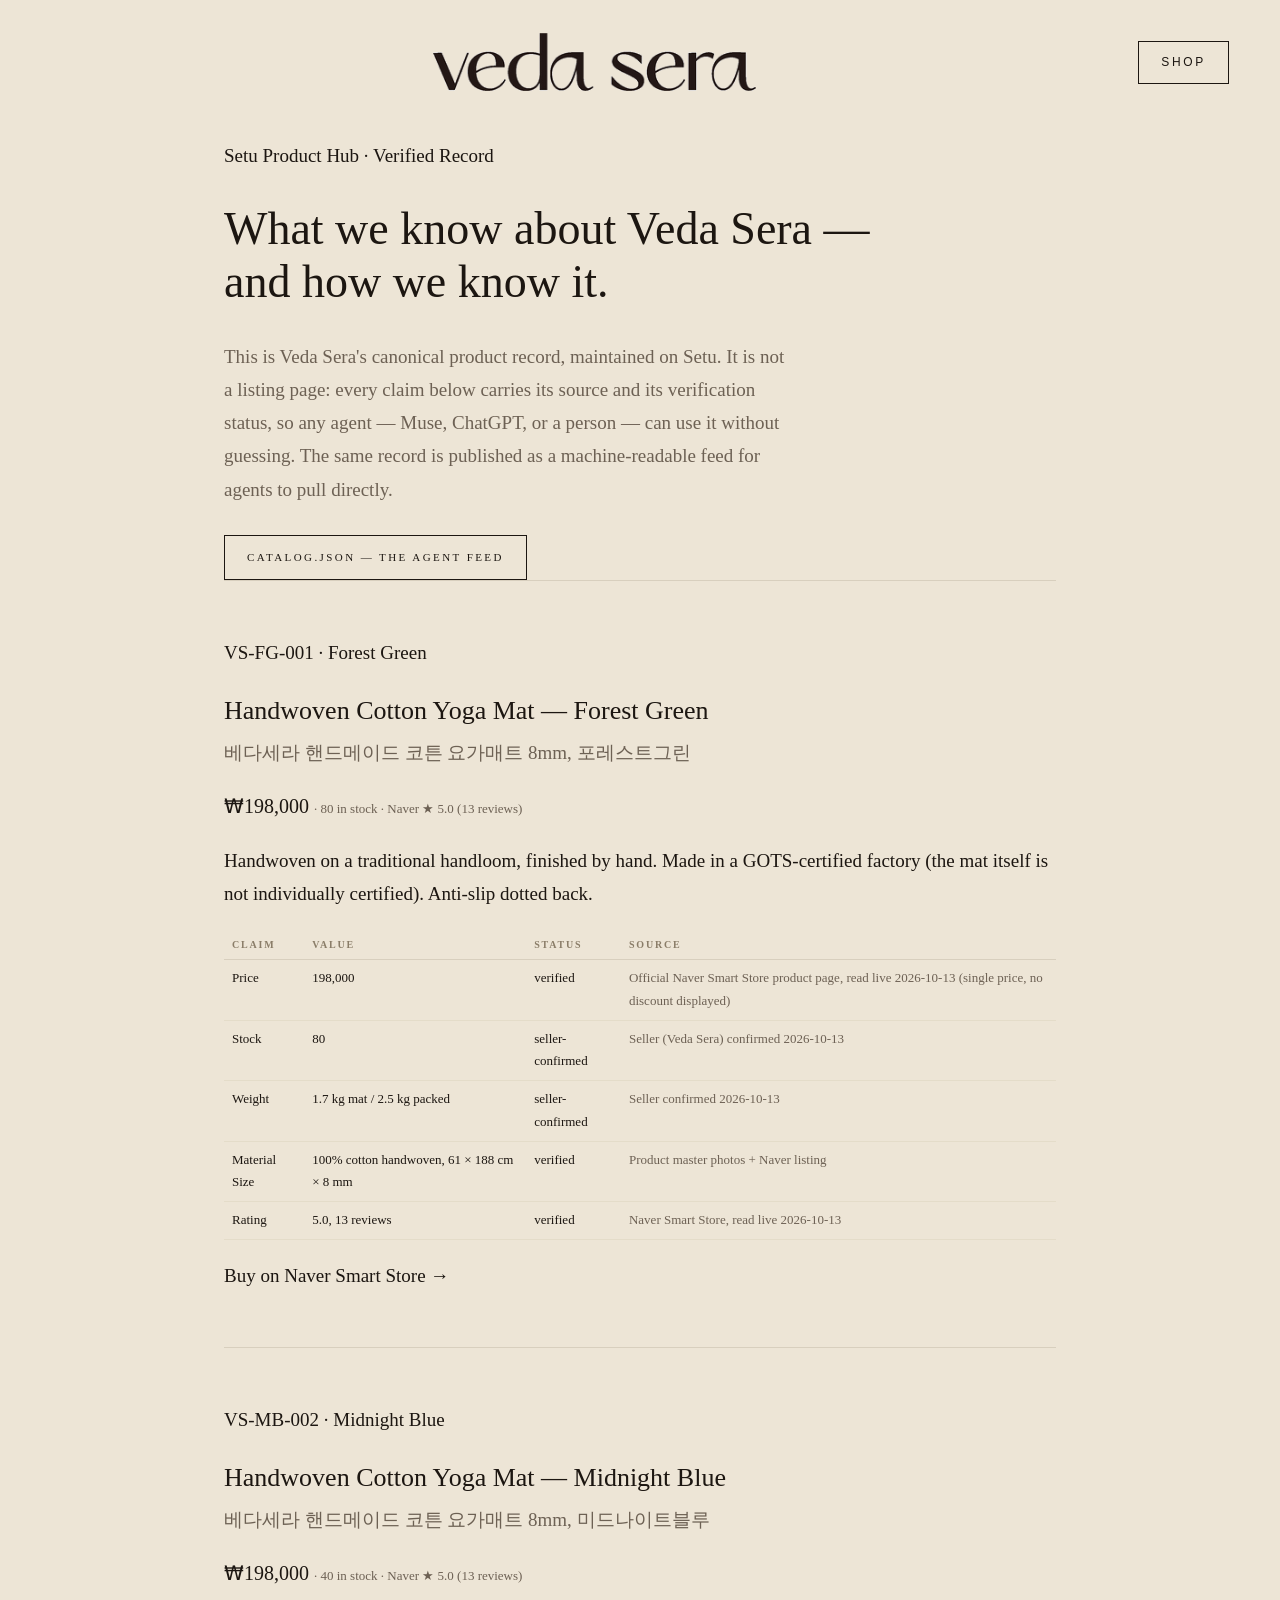
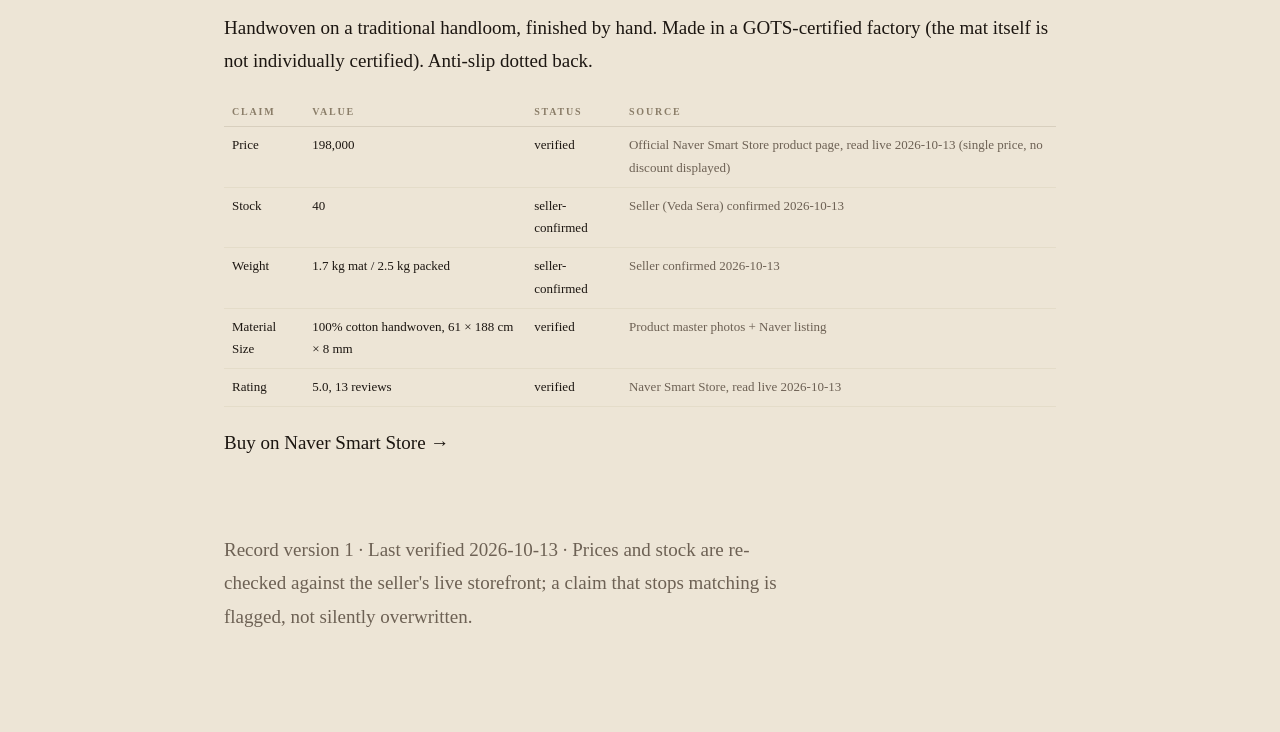
==== catalog.html @ 50a92056 "Publish Setu product hub: catalog page + agent feed + discovery files" ====
<!DOCTYPE html>
<html lang="en">
<head>
<meta charset="UTF-8">
<meta name="viewport" content="width=device-width, initial-scale=1.0">
<title>Veda Sera — Verified Product Record · Setu Product Hub</title>
<meta name="description" content="The verified, machine-readable product record for Veda Sera, maintained on Setu. Every claim carries its source and verification status.">
<link rel="alternate" type="application/json" href="catalog.json" title="Veda Sera verified catalog feed (JSON)">
<link rel="icon" type="image/png" href="assets/logo-square.png">
<link rel="stylesheet" href="style.css">
<script type="application/ld+json">{"@context": "https://schema.org", "@type": "ItemList", "name": "Veda Sera — Verified Product Record (Setu product hub)", "seller": {"@type": "Organization", "name": "Veda Sera", "url": "https://vedasera.com"}, "dateModified": "2026-10-13T21:26:00+09:00", "itemListElement": [{"@type": "Product", "sku": "VS-FG-001", "name": "Handwoven Cotton Yoga Mat — Forest Green", "alternateName": "베다세라 핸드메이드 코튼 요가매트 8mm, 포레스트그린", "brand": {"@type": "Brand", "name": "Veda Sera"}, "category": "Sporting Goods > Exercise & Fitness > Yoga > Yoga Mats", "material": "100% cotton, handwoven", "size": "61 × 188 cm × 8 mm", "weight": {"@type": "QuantitativeValue", "value": 1.7, "unitCode": "KGM", "description": "Mat only; 2.5 kg packed for shipping"}, "color": "Forest Green", "description": "Handwoven on a traditional handloom, finished by hand. Made in a GOTS-certified factory (the mat itself is not individually certified). Anti-slip dotted back.", "url": "https://smartstore.naver.com/vedasera/products/13748710775", "aggregateRating": {"@type": "AggregateRating", "ratingValue": 5.0, "reviewCount": 13}, "offers": {"@type": "Offer", "priceCurrency": "KRW", "price": 198000, "availability": "https://schema.org/InStock", "inventoryLevel": 80, "url": "https://smartstore.naver.com/vedasera/products/13748710775"}, "dateModified": "2026-10-13T21:26:00+09:00", "_verification": {"recordVersion": 1, "verifiedAt": "2026-10-13", "claims": {"price": {"value": 198000, "currency": "KRW", "source": "Official Naver Smart Store product page, read live 2026-10-13 (single price, no discount displayed)", "status": "verified"}, "stock": {"value": 80, "source": "Seller (Veda Sera) confirmed 2026-10-13", "status": "seller-confirmed"}, "weight": {"value": "1.7 kg mat / 2.5 kg packed", "source": "Seller confirmed 2026-10-13", "status": "seller-confirmed"}, "material_size": {"value": "100% cotton handwoven, 61 × 188 cm × 8 mm", "source": "Product master photos + Naver listing", "status": "verified"}, "rating": {"value": "5.0, 13 reviews", "source": "Naver Smart Store, read live 2026-10-13", "status": "verified"}}}}, {"@type": "Product", "sku": "VS-MB-002", "name": "Handwoven Cotton Yoga Mat — Midnight Blue", "alternateName": "베다세라 핸드메이드 코튼 요가매트 8mm, 미드나이트블루", "brand": {"@type": "Brand", "name": "Veda Sera"}, "category": "Sporting Goods > Exercise & Fitness > Yoga > Yoga Mats", "material": "100% cotton, handwoven", "size": "61 × 188 cm × 8 mm", "weight": {"@type": "QuantitativeValue", "value": 1.7, "unitCode": "KGM", "description": "Mat only; 2.5 kg packed for shipping"}, "color": "Midnight Blue", "description": "Handwoven on a traditional handloom, finished by hand. Made in a GOTS-certified factory (the mat itself is not individually certified). Anti-slip dotted back.", "url": "https://smartstore.naver.com/vedasera/products/13748710776", "aggregateRating": {"@type": "AggregateRating", "ratingValue": 5.0, "reviewCount": 13}, "offers": {"@type": "Offer", "priceCurrency": "KRW", "price": 198000, "availability": "https://schema.org/InStock", "inventoryLevel": 40, "url": "https://smartstore.naver.com/vedasera/products/13748710776"}, "dateModified": "2026-10-13T21:26:00+09:00", "_verification": {"recordVersion": 1, "verifiedAt": "2026-10-13", "claims": {"price": {"value": 198000, "currency": "KRW", "source": "Official Naver Smart Store product page, read live 2026-10-13 (single price, no discount displayed)", "status": "verified"}, "stock": {"value": 40, "source": "Seller (Veda Sera) confirmed 2026-10-13", "status": "seller-confirmed"}, "weight": {"value": "1.7 kg mat / 2.5 kg packed", "source": "Seller confirmed 2026-10-13", "status": "seller-confirmed"}, "material_size": {"value": "100% cotton handwoven, 61 × 188 cm × 8 mm", "source": "Product master photos + Naver listing", "status": "verified"}, "rating": {"value": "5.0, 13 reviews", "source": "Naver Smart Store, read live 2026-10-13", "status": "verified"}}}}]}</script>
<style>
  .hub { max-width: 880px; margin: 0 auto; padding: 120px 24px 80px; }
  .hub h1 { font-family: Georgia, serif; font-weight: 400; font-size: clamp(30px, 5vw, 46px); line-height: 1.15; }
  .hub .lede { color: #6d6154; max-width: 60ch; }
  .product-card { border-top: 1px solid #d8cfbe; padding: 36px 0; }
  .product-card h2 { font-family: Georgia, serif; font-weight: 400; font-size: 26px; margin: 6px 0 2px; }
  .product-card .kr { color: #6d6154; margin: 0 0 10px; }
  .product-card .price { font-size: 20px; } .product-card .price span { font-size: 13px; color: #6d6154; }
  table.verify { width: 100%; border-collapse: collapse; font-size: 13px; margin: 16px 0; }
  table.verify th { text-align: left; font-size: 10px; letter-spacing: .18em; text-transform: uppercase; color: #8a7d68; padding: 6px 8px; border-bottom: 1px solid #d8cfbe; }
  table.verify td { padding: 7px 8px; border-bottom: 1px solid #e4dcc9; vertical-align: top; }
  table.verify td.src { color: #6d6154; }
  .feed-link { display: inline-block; margin-top: 10px; border: 1px solid #1c1611; padding: 12px 22px; font-size: 11px; letter-spacing: .22em; text-transform: uppercase; color: #1c1611; text-decoration: none; }
</style>
</head>
<body>
<header class="site-header"><a href="index.html" class="logo"><img src="assets/logo.png" alt="Veda Sera"></a>
<nav><a href="index.html#collection" class="shop-link">SHOP</a></nav></header>
<main class="hub">
  <p class="kicker">Setu Product Hub · Verified Record</p>
  <h1>What we know about Veda Sera —<br>and how we know it.</h1>
  <p class="lede">This is Veda Sera's canonical product record, maintained on Setu. It is not a listing page: every claim below carries its source and its verification status, so any agent — Muse, ChatGPT, or a person — can use it without guessing. The same record is published as a machine-readable feed for agents to pull directly.</p>
  <a class="feed-link" href="catalog.json">catalog.json — the agent feed</a>
  
    <article class="product-card">
      <p class="kicker">VS-FG-001 · Forest Green</p>
      <h2>Handwoven Cotton Yoga Mat — Forest Green</h2>
      <p class="kr">베다세라 핸드메이드 코튼 요가매트 8mm, 포레스트그린</p>
      <p class="price">₩198,000 <span>· 80 in stock · Naver ★ 5.0 (13 reviews)</span></p>
      <p>Handwoven on a traditional handloom, finished by hand. Made in a GOTS-certified factory (the mat itself is not individually certified). Anti-slip dotted back.</p>
      <table class="verify"><thead><tr><th>Claim</th><th>Value</th><th>Status</th><th>Source</th></tr></thead><tbody><tr><td>Price</td><td>198,000</td><td>verified</td><td class="src">Official Naver Smart Store product page, read live 2026-10-13 (single price, no discount displayed)</td></tr><tr><td>Stock</td><td>80</td><td>seller-confirmed</td><td class="src">Seller (Veda Sera) confirmed 2026-10-13</td></tr><tr><td>Weight</td><td>1.7 kg mat / 2.5 kg packed</td><td>seller-confirmed</td><td class="src">Seller confirmed 2026-10-13</td></tr><tr><td>Material Size</td><td>100% cotton handwoven, 61 × 188 cm × 8 mm</td><td>verified</td><td class="src">Product master photos + Naver listing</td></tr><tr><td>Rating</td><td>5.0, 13 reviews</td><td>verified</td><td class="src">Naver Smart Store, read live 2026-10-13</td></tr></tbody></table>
      <p class="buy"><a href="https://smartstore.naver.com/vedasera/products/13748710775">Buy on Naver Smart Store →</a></p>
    </article>
    <article class="product-card">
      <p class="kicker">VS-MB-002 · Midnight Blue</p>
      <h2>Handwoven Cotton Yoga Mat — Midnight Blue</h2>
      <p class="kr">베다세라 핸드메이드 코튼 요가매트 8mm, 미드나이트블루</p>
      <p class="price">₩198,000 <span>· 40 in stock · Naver ★ 5.0 (13 reviews)</span></p>
      <p>Handwoven on a traditional handloom, finished by hand. Made in a GOTS-certified factory (the mat itself is not individually certified). Anti-slip dotted back.</p>
      <table class="verify"><thead><tr><th>Claim</th><th>Value</th><th>Status</th><th>Source</th></tr></thead><tbody><tr><td>Price</td><td>198,000</td><td>verified</td><td class="src">Official Naver Smart Store product page, read live 2026-10-13 (single price, no discount displayed)</td></tr><tr><td>Stock</td><td>40</td><td>seller-confirmed</td><td class="src">Seller (Veda Sera) confirmed 2026-10-13</td></tr><tr><td>Weight</td><td>1.7 kg mat / 2.5 kg packed</td><td>seller-confirmed</td><td class="src">Seller confirmed 2026-10-13</td></tr><tr><td>Material Size</td><td>100% cotton handwoven, 61 × 188 cm × 8 mm</td><td>verified</td><td class="src">Product master photos + Naver listing</td></tr><tr><td>Rating</td><td>5.0, 13 reviews</td><td>verified</td><td class="src">Naver Smart Store, read live 2026-10-13</td></tr></tbody></table>
      <p class="buy"><a href="https://smartstore.naver.com/vedasera/products/13748710776">Buy on Naver Smart Store →</a></p>
    </article>
  <p class="lede">Record version 1 · Last verified 2026-10-13 · Prices and stock are re-checked against the seller's live storefront; a claim that stops matching is flagged, not silently overwritten.</p>
</main>
</body>
</html>
---- style.css ----
/* VEDA SERA — luxury editorial system
   System font stacks only: no external webfonts, no mobile font corruption. */

:root{
  --bone:#ede5d6;
  --bone-2:#e3d6bf;
  --ink:#1c1611;
  --ink-soft:#4a4036;
  --noir:#14100c;
  --bone-on-noir:#ece4d3;
  --line:rgba(28,22,17,.18);
  --line-light:rgba(236,228,211,.25);
  --serif:Georgia,"Times New Roman",serif;
  --sans:"Helvetica Neue",Helvetica,Arial,sans-serif;
}

*{box-sizing:border-box}
html{scroll-behavior:smooth;-webkit-text-size-adjust:100%;text-size-adjust:100%}
body{
  margin:0;background:var(--bone);color:var(--ink);
  font-family:var(--serif);font-size:19px;line-height:1.75;font-weight:400;
  -webkit-font-smoothing:antialiased;-moz-osx-font-smoothing:grayscale;
  text-rendering:optimizeLegibility;overflow-x:hidden;
}
img{display:block;max-width:100%}
a{color:inherit;text-decoration:none}

/* typography stability (kept from the typography fix) */
body,button,input,textarea,select{font-synthesis:none;font-kerning:normal}
h1,h2,h3,blockquote,.foot-mark{font-family:Georgia,"Times New Roman",serif;font-synthesis:none}

/* micro-labels stay in sans for contrast */
.eyebrow,.scroll-cue,.strip-track,.site-header nav a,.cta,footer nav a,footer small{
  font-family:var(--sans);
}

/* reveal on scroll */
[data-reveal]{opacity:0;transform:translateY(30px);transition:opacity 1.1s cubic-bezier(.2,.6,.2,1),transform 1.1s cubic-bezier(.2,.6,.2,1)}
[data-reveal].in{opacity:1;transform:none}
@media(prefers-reduced-motion:reduce){[data-reveal]{opacity:1;transform:none;transition:none}}

/* ---------- header ---------- */
.site-header{
  position:fixed;top:0;left:0;right:0;z-index:100;
  display:flex;align-items:center;justify-content:space-between;
  padding:26px 4vw;
  transition:background .4s,padding .4s,box-shadow .4s;
}
.site-header.scrolled{
  background:rgba(237,229,214,.9);
  -webkit-backdrop-filter:blur(14px);backdrop-filter:blur(14px);
  padding:16px 4vw;box-shadow:0 1px 0 var(--line);
}
.brand{width:230px;display:block}
.brand img{width:100%;height:auto}
.site-header nav{display:flex;gap:38px;align-items:center}
.site-header nav a{
  font-size:12px;font-weight:500;letter-spacing:.22em;
  position:relative;padding:4px 0;
}
.site-header nav a::after{
  content:"";position:absolute;left:0;bottom:0;height:1px;width:0;
  background:var(--ink);transition:width .35s;
}
.site-header nav a:hover::after{width:100%}
.shop-link{border:1px solid var(--ink);padding:10px 22px !important}
.shop-link::after{display:none}
.shop-link:hover{background:var(--ink);color:var(--bone)}

/* ---------- hero ---------- */
.hero{position:relative;height:100svh;min-height:640px;overflow:hidden;background:var(--noir)}
.hero-media{position:absolute;inset:0}
.hero-media img{
  width:100%;height:100%;object-fit:cover;
  animation:heroSettle 2.4s cubic-bezier(.2,.6,.2,1) both;
}
@keyframes heroSettle{from{transform:scale(1.08)}to{transform:scale(1)}}
.hero-shade{position:absolute;inset:0;background:linear-gradient(180deg,rgba(20,16,12,.28) 0%,rgba(20,16,12,0) 34%,rgba(20,16,12,.52) 100%)}
.hero-copy{position:absolute;left:6vw;bottom:11vh;right:6vw;color:#f4ecdd;max-width:1200px}
.eyebrow{
  font-size:12px;font-weight:500;letter-spacing:.3em;margin:0 0 26px;
  display:flex;align-items:center;gap:16px;
}
.eyebrow::before{content:"";width:44px;height:1px;background:currentColor;opacity:.7}
.eyebrow.light{color:#f4ecdd}
.hero-copy h1{
  font-weight:400;font-size:clamp(58px,9vw,148px);
  line-height:.96;letter-spacing:-.03em;margin:0 0 30px;
}
.hero-sub{font-size:clamp(16px,1.6vw,20px);line-height:1.7;margin:0;opacity:.88;max-width:520px}
.scroll-cue{
  position:absolute;right:4vw;bottom:11vh;color:#f4ecdd;
  font-size:11px;letter-spacing:.3em;writing-mode:vertical-rl;margin:0;opacity:.7;
}
.scroll-cue::after{content:"";display:block;width:1px;height:56px;background:#f4ecdd;margin:14px auto 0;opacity:.7}

/* ---------- marquee strip ---------- */
.strip{
  border-top:1px solid var(--line);border-bottom:1px solid var(--line);
  overflow:hidden;padding:20px 0;background:var(--bone);
}
.strip-track{
  display:flex;gap:34px;white-space:nowrap;width:max-content;
  animation:strip 30s linear infinite;
  font-size:13px;letter-spacing:.3em;font-weight:500;color:var(--ink-soft);
}
.strip-track i{font-style:normal;opacity:.5}
@keyframes strip{to{transform:translateX(-50%)}}

/* ---------- chapters ---------- */
.chapter{padding:15vh 6vw;max-width:1560px;margin:0 auto}
.chapter.alt{background:var(--bone-2)}
.chapter.alt{max-width:none}
.chapter.alt>.chapter-num,.chapter.alt>.split{max-width:1560px;margin-left:auto;margin-right:auto}
.chapter-num{
  font-size:12px;font-weight:500;letter-spacing:.3em;margin:0 0 7vh;
  display:flex;align-items:center;gap:16px;color:var(--ink-soft);
}
.chapter-num::after{content:"";flex:1;height:1px;background:var(--line);max-width:220px}
.chapter-num.light{color:var(--bone-on-noir)}
.split{display:grid;grid-template-columns:1fr 1.05fr;gap:7vw;align-items:center}
.split.flip>.split-copy{order:2}
.split.flip>.split-media{order:1}
.split-media{overflow:hidden;background:var(--bone-2)}
.split-media.portrait img{aspect-ratio:3/4}
.split-media img{width:100%;height:100%;object-fit:cover;transition:transform 1.4s cubic-bezier(.2,.6,.2,1)}
.split-media:hover img{transform:scale(1.035)}
.split-copy h2{
  font-weight:400;font-size:clamp(44px,4.6vw,96px);
  line-height:1.02;letter-spacing:-.025em;margin:0 0 38px;
}
.split-copy p{font-size:18px;line-height:1.85;max-width:560px;margin:0 0 26px;color:var(--ink-soft)}
.rules{margin-top:44px;border-bottom:1px solid var(--line)}
.rules div{border-top:1px solid var(--line);padding:24px 0;display:grid;grid-template-columns:64px 1fr;align-items:baseline}
.rules b{font-size:11px;font-weight:500;letter-spacing:.2em}
.rules span{font-family:var(--serif);font-size:clamp(24px,2.2vw,34px);letter-spacing:-.01em}

/* ---------- manifesto band ---------- */
.band{position:relative;min-height:72vh;display:flex;align-items:center;justify-content:center;overflow:hidden;background:var(--noir)}
.band img{position:absolute;inset:0;width:100%;height:100%;object-fit:cover;opacity:.85}
.band-shade{position:absolute;inset:0;background:rgba(20,16,12,.45)}
.band blockquote{
  position:relative;color:#f6efe0;text-align:center;
  font-size:clamp(34px,4.6vw,76px);line-height:1.15;letter-spacing:-.02em;
  max-width:1000px;margin:0;padding:0 6vw;font-weight:400;
}

/* ---------- collection (noir) ---------- */
.collection{background:var(--noir);color:var(--bone-on-noir);padding:15vh 6vw}
.collection-inner{max-width:1560px;margin:0 auto}
.collection h2{
  font-weight:400;font-size:clamp(48px,5.4vw,110px);
  line-height:1;letter-spacing:-.025em;margin:0 0 8vh;
}
.collection-grid{display:grid;grid-template-columns:1fr 1fr;gap:5vw}
.product-card{display:block}
.product-card .pimg{overflow:hidden;background:#241d15;aspect-ratio:4/5}
.product-card img{width:100%;height:100%;object-fit:cover;transition:transform 1.2s cubic-bezier(.2,.6,.2,1),opacity .6s}
.product-card:hover img{transform:scale(1.045)}
.product-card h3{font-weight:400;font-size:clamp(30px,3vw,46px);letter-spacing:-.02em;margin:30px 0 8px}
.psub{font-size:15px;letter-spacing:.06em;opacity:.65;margin:0 0 20px}
.cta{
  display:inline-block;font-size:13px;font-weight:500;letter-spacing:.2em;
  padding-bottom:8px;border-bottom:1px solid currentColor;
}
.cta.light{color:var(--bone-on-noir)}
.collection-note{margin:9vh 0 0;font-size:15px;opacity:.7}
.collection-note a{border-bottom:1px solid currentColor}

/* ---------- footer ---------- */
footer{padding:14vh 6vw 46px;text-align:center;background:var(--bone)}
.foot-mark{margin:0 0 34px}
.foot-mark img{width:min(760px,84vw);height:auto;margin:0 auto}
.foot-line{font-family:var(--serif);font-style:italic;font-size:clamp(20px,2.4vw,30px);margin:0 0 54px;color:var(--ink-soft)}
footer nav{display:flex;gap:34px;justify-content:center;flex-wrap:wrap;margin-bottom:60px}
footer nav a{font-size:12px;font-weight:500;letter-spacing:.22em;border-bottom:1px solid transparent;padding-bottom:6px}
footer nav a:hover{border-bottom-color:var(--ink)}
footer small{display:block;font-size:11px;letter-spacing:.12em;color:var(--ink-soft)}

/* ---------- mobile ---------- */
@media(max-width:900px){
  .site-header{padding:18px 20px}
  .site-header.scrolled{padding:12px 20px}
  .brand{width:170px}
  .site-header nav a:not(.shop-link){display:none}
  .site-header nav{gap:0}
  .hero-copy{left:24px;right:24px;bottom:9vh}
  .scroll-cue{display:none}
  .chapter{padding:11vh 24px}
  .split{grid-template-columns:1fr;gap:44px}
  .split.flip>.split-copy{order:1}
  .split.flip>.split-media{order:2}
  .split-copy h2{margin-bottom:26px}
  .collection{padding:11vh 24px}
  .collection-grid{grid-template-columns:1fr;gap:56px}
  .band{min-height:56vh}
  footer{padding:11vh 24px 40px}
}
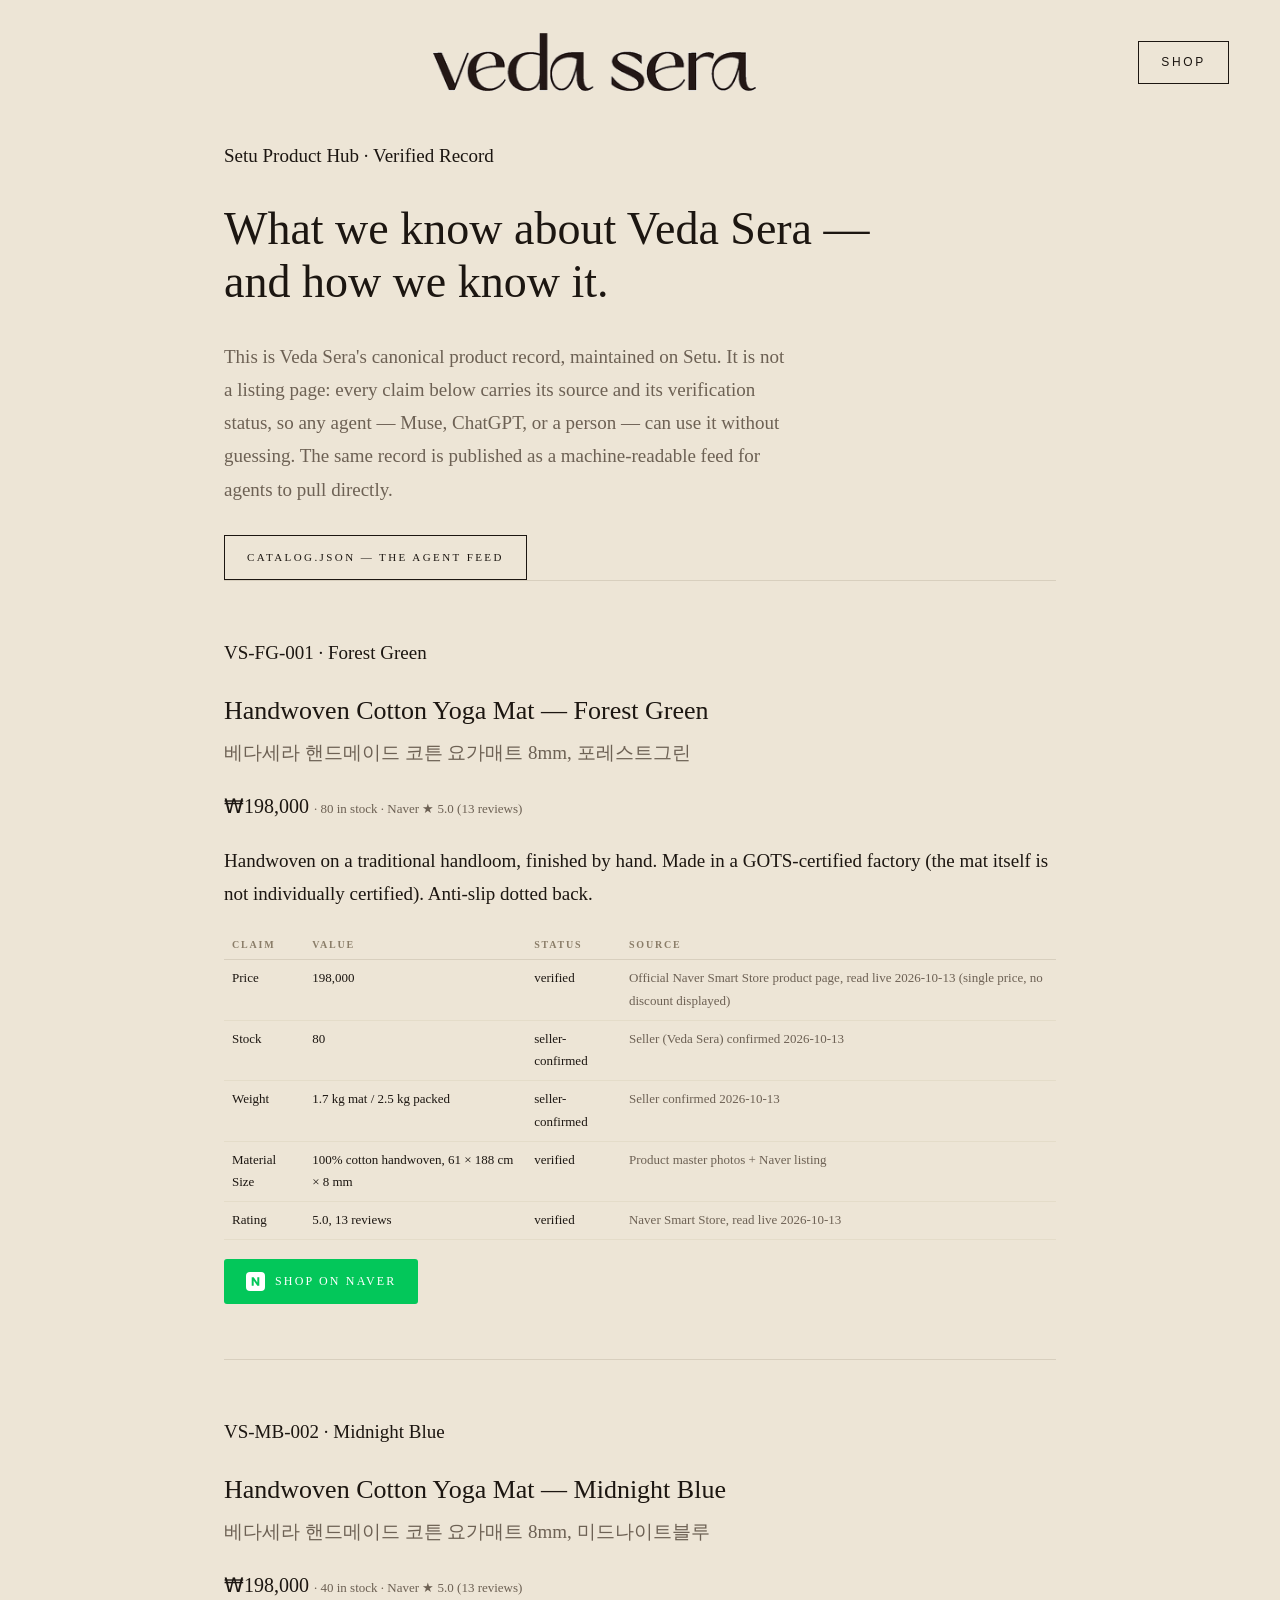
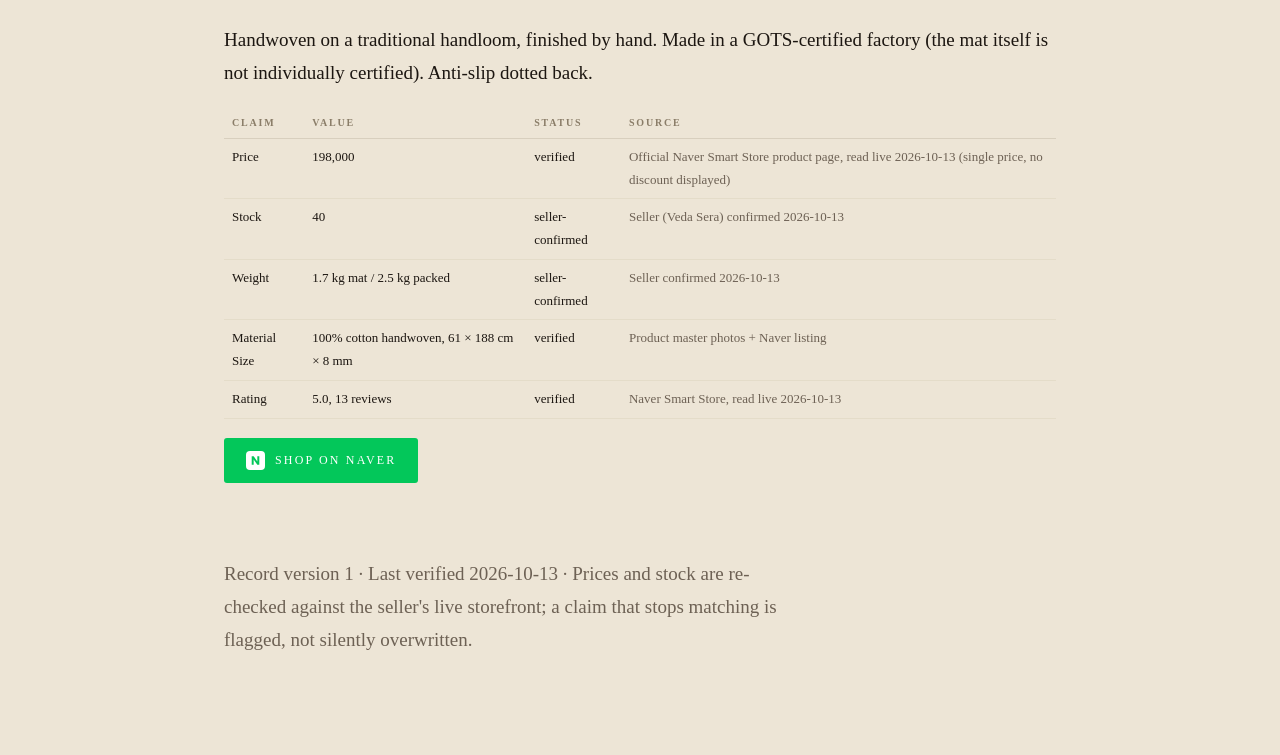
==== commit e189ed96: "Restyle Naver buy buttons with Naver branding" ====
--- a/catalog.html
+++ b/catalog.html
@@ -8,6 +8,8 @@
 <link rel="alternate" type="application/json" href="catalog.json" title="Veda Sera verified catalog feed (JSON)">
 <link rel="icon" type="image/png" href="assets/logo-square.png">
 <link rel="stylesheet" href="style.css">
+<script src="js/config.js"></script>
+<script src="js/pixel.js"></script>
 <script type="application/ld+json">{"@context": "https://schema.org", "@type": "ItemList", "name": "Veda Sera — Verified Product Record (Setu product hub)", "seller": {"@type": "Organization", "name": "Veda Sera", "url": "https://vedasera.com"}, "dateModified": "2026-10-13T21:26:00+09:00", "itemListElement": [{"@type": "Product", "sku": "VS-FG-001", "name": "Handwoven Cotton Yoga Mat — Forest Green", "alternateName": "베다세라 핸드메이드 코튼 요가매트 8mm, 포레스트그린", "brand": {"@type": "Brand", "name": "Veda Sera"}, "category": "Sporting Goods > Exercise & Fitness > Yoga > Yoga Mats", "material": "100% cotton, handwoven", "size": "61 × 188 cm × 8 mm", "weight": {"@type": "QuantitativeValue", "value": 1.7, "unitCode": "KGM", "description": "Mat only; 2.5 kg packed for shipping"}, "color": "Forest Green", "description": "Handwoven on a traditional handloom, finished by hand. Made in a GOTS-certified factory (the mat itself is not individually certified). Anti-slip dotted back.", "url": "https://smartstore.naver.com/vedasera/products/13748710775", "aggregateRating": {"@type": "AggregateRating", "ratingValue": 5.0, "reviewCount": 13}, "offers": {"@type": "Offer", "priceCurrency": "KRW", "price": 198000, "availability": "https://schema.org/InStock", "inventoryLevel": 80, "url": "https://smartstore.naver.com/vedasera/products/13748710775"}, "dateModified": "2026-10-13T21:26:00+09:00", "_verification": {"recordVersion": 1, "verifiedAt": "2026-10-13", "claims": {"price": {"value": 198000, "currency": "KRW", "source": "Official Naver Smart Store product page, read live 2026-10-13 (single price, no discount displayed)", "status": "verified"}, "stock": {"value": 80, "source": "Seller (Veda Sera) confirmed 2026-10-13", "status": "seller-confirmed"}, "weight": {"value": "1.7 kg mat / 2.5 kg packed", "source": "Seller confirmed 2026-10-13", "status": "seller-confirmed"}, "material_size": {"value": "100% cotton handwoven, 61 × 188 cm × 8 mm", "source": "Product master photos + Naver listing", "status": "verified"}, "rating": {"value": "5.0, 13 reviews", "source": "Naver Smart Store, read live 2026-10-13", "status": "verified"}}}}, {"@type": "Product", "sku": "VS-MB-002", "name": "Handwoven Cotton Yoga Mat — Midnight Blue", "alternateName": "베다세라 핸드메이드 코튼 요가매트 8mm, 미드나이트블루", "brand": {"@type": "Brand", "name": "Veda Sera"}, "category": "Sporting Goods > Exercise & Fitness > Yoga > Yoga Mats", "material": "100% cotton, handwoven", "size": "61 × 188 cm × 8 mm", "weight": {"@type": "QuantitativeValue", "value": 1.7, "unitCode": "KGM", "description": "Mat only; 2.5 kg packed for shipping"}, "color": "Midnight Blue", "description": "Handwoven on a traditional handloom, finished by hand. Made in a GOTS-certified factory (the mat itself is not individually certified). Anti-slip dotted back.", "url": "https://smartstore.naver.com/vedasera/products/13748710776", "aggregateRating": {"@type": "AggregateRating", "ratingValue": 5.0, "reviewCount": 13}, "offers": {"@type": "Offer", "priceCurrency": "KRW", "price": 198000, "availability": "https://schema.org/InStock", "inventoryLevel": 40, "url": "https://smartstore.naver.com/vedasera/products/13748710776"}, "dateModified": "2026-10-13T21:26:00+09:00", "_verification": {"recordVersion": 1, "verifiedAt": "2026-10-13", "claims": {"price": {"value": 198000, "currency": "KRW", "source": "Official Naver Smart Store product page, read live 2026-10-13 (single price, no discount displayed)", "status": "verified"}, "stock": {"value": 40, "source": "Seller (Veda Sera) confirmed 2026-10-13", "status": "seller-confirmed"}, "weight": {"value": "1.7 kg mat / 2.5 kg packed", "source": "Seller confirmed 2026-10-13", "status": "seller-confirmed"}, "material_size": {"value": "100% cotton handwoven, 61 × 188 cm × 8 mm", "source": "Product master photos + Naver listing", "status": "verified"}, "rating": {"value": "5.0, 13 reviews", "source": "Naver Smart Store, read live 2026-10-13", "status": "verified"}}}}]}</script>
 <style>
   .hub { max-width: 880px; margin: 0 auto; padding: 120px 24px 80px; }
@@ -22,6 +24,9 @@
   table.verify td { padding: 7px 8px; border-bottom: 1px solid #e4dcc9; vertical-align: top; }
   table.verify td.src { color: #6d6154; }
   .feed-link { display: inline-block; margin-top: 10px; border: 1px solid #1c1611; padding: 12px 22px; font-size: 11px; letter-spacing: .22em; text-transform: uppercase; color: #1c1611; text-decoration: none; }
+  .buy a { display: inline-flex; align-items: center; gap: 10px; background: #03C75A; color: #fff; padding: 12px 22px; font-size: 12px; letter-spacing: .18em; text-transform: uppercase; text-decoration: none; border-radius: 3px; }
+  .buy a:hover { background: #02B351; }
+  .buy a .naver-n { width: 19px; height: 19px; display: block; flex: none; }
 </style>
 </head>
 <body>
@@ -40,7 +45,7 @@
       <p class="price">₩198,000 <span>· 80 in stock · Naver ★ 5.0 (13 reviews)</span></p>
       <p>Handwoven on a traditional handloom, finished by hand. Made in a GOTS-certified factory (the mat itself is not individually certified). Anti-slip dotted back.</p>
       <table class="verify"><thead><tr><th>Claim</th><th>Value</th><th>Status</th><th>Source</th></tr></thead><tbody><tr><td>Price</td><td>198,000</td><td>verified</td><td class="src">Official Naver Smart Store product page, read live 2026-10-13 (single price, no discount displayed)</td></tr><tr><td>Stock</td><td>80</td><td>seller-confirmed</td><td class="src">Seller (Veda Sera) confirmed 2026-10-13</td></tr><tr><td>Weight</td><td>1.7 kg mat / 2.5 kg packed</td><td>seller-confirmed</td><td class="src">Seller confirmed 2026-10-13</td></tr><tr><td>Material Size</td><td>100% cotton handwoven, 61 × 188 cm × 8 mm</td><td>verified</td><td class="src">Product master photos + Naver listing</td></tr><tr><td>Rating</td><td>5.0, 13 reviews</td><td>verified</td><td class="src">Naver Smart Store, read live 2026-10-13</td></tr></tbody></table>
-      <p class="buy"><a href="https://smartstore.naver.com/vedasera/products/13748710775">Buy on Naver Smart Store →</a></p>
+      <p class="buy"><a href="https://smartstore.naver.com/vedasera/products/13748710775"><svg class="naver-n" viewBox="0 0 24 24" width="22" height="22" aria-hidden="true" focusable="false"><rect width="24" height="24" rx="5" fill="#ffffff"/><path d="M7.2 17.4V6.6h2.5l4.6 6.6V6.6h2.5v10.8h-2.5l-4.6-6.6v6.6z" fill="#03C75A"/></svg>Shop on Naver</a></p>
     </article>
     <article class="product-card">
       <p class="kicker">VS-MB-002 · Midnight Blue</p>
@@ -49,7 +54,7 @@
       <p class="price">₩198,000 <span>· 40 in stock · Naver ★ 5.0 (13 reviews)</span></p>
       <p>Handwoven on a traditional handloom, finished by hand. Made in a GOTS-certified factory (the mat itself is not individually certified). Anti-slip dotted back.</p>
       <table class="verify"><thead><tr><th>Claim</th><th>Value</th><th>Status</th><th>Source</th></tr></thead><tbody><tr><td>Price</td><td>198,000</td><td>verified</td><td class="src">Official Naver Smart Store product page, read live 2026-10-13 (single price, no discount displayed)</td></tr><tr><td>Stock</td><td>40</td><td>seller-confirmed</td><td class="src">Seller (Veda Sera) confirmed 2026-10-13</td></tr><tr><td>Weight</td><td>1.7 kg mat / 2.5 kg packed</td><td>seller-confirmed</td><td class="src">Seller confirmed 2026-10-13</td></tr><tr><td>Material Size</td><td>100% cotton handwoven, 61 × 188 cm × 8 mm</td><td>verified</td><td class="src">Product master photos + Naver listing</td></tr><tr><td>Rating</td><td>5.0, 13 reviews</td><td>verified</td><td class="src">Naver Smart Store, read live 2026-10-13</td></tr></tbody></table>
-      <p class="buy"><a href="https://smartstore.naver.com/vedasera/products/13748710776">Buy on Naver Smart Store →</a></p>
+      <p class="buy"><a href="https://smartstore.naver.com/vedasera/products/13748710776"><svg class="naver-n" viewBox="0 0 24 24" width="22" height="22" aria-hidden="true" focusable="false"><rect width="24" height="24" rx="5" fill="#ffffff"/><path d="M7.2 17.4V6.6h2.5l4.6 6.6V6.6h2.5v10.8h-2.5l-4.6-6.6v6.6z" fill="#03C75A"/></svg>Shop on Naver</a></p>
     </article>
   <p class="lede">Record version 1 · Last verified 2026-10-13 · Prices and stock are re-checked against the seller's live storefront; a claim that stops matching is flagged, not silently overwritten.</p>
 </main>
--- a/style.css
+++ b/style.css
@@ -166,6 +166,15 @@
 .cta.light{color:var(--bone-on-noir)}
 .collection-note{margin:9vh 0 0;font-size:15px;opacity:.7}
 .collection-note a{border-bottom:1px solid currentColor}
+
+/* ---------- naver buttons ---------- */
+.naver-n{display:block;flex:none}
+.site-header nav a.naver-shop{background:#03C75A;border-color:#03C75A;color:#fff;display:inline-flex;align-items:center;gap:9px}
+.site-header nav a.naver-shop:hover{background:#02B351;border-color:#02B351;color:#fff}
+.site-header nav a.naver-shop .naver-n{width:17px;height:17px}
+.product-card .cta.naver-cta{display:inline-flex;align-items:center;gap:10px;background:#03C75A;color:#fff;border-bottom:none;padding:12px 20px;border-radius:3px}
+.product-card:hover .cta.naver-cta{background:#02B351}
+.product-card .cta.naver-cta .naver-n{width:19px;height:19px}
 
 /* ---------- footer ---------- */
 footer{padding:14vh 6vw 46px;text-align:center;background:var(--bone)}
